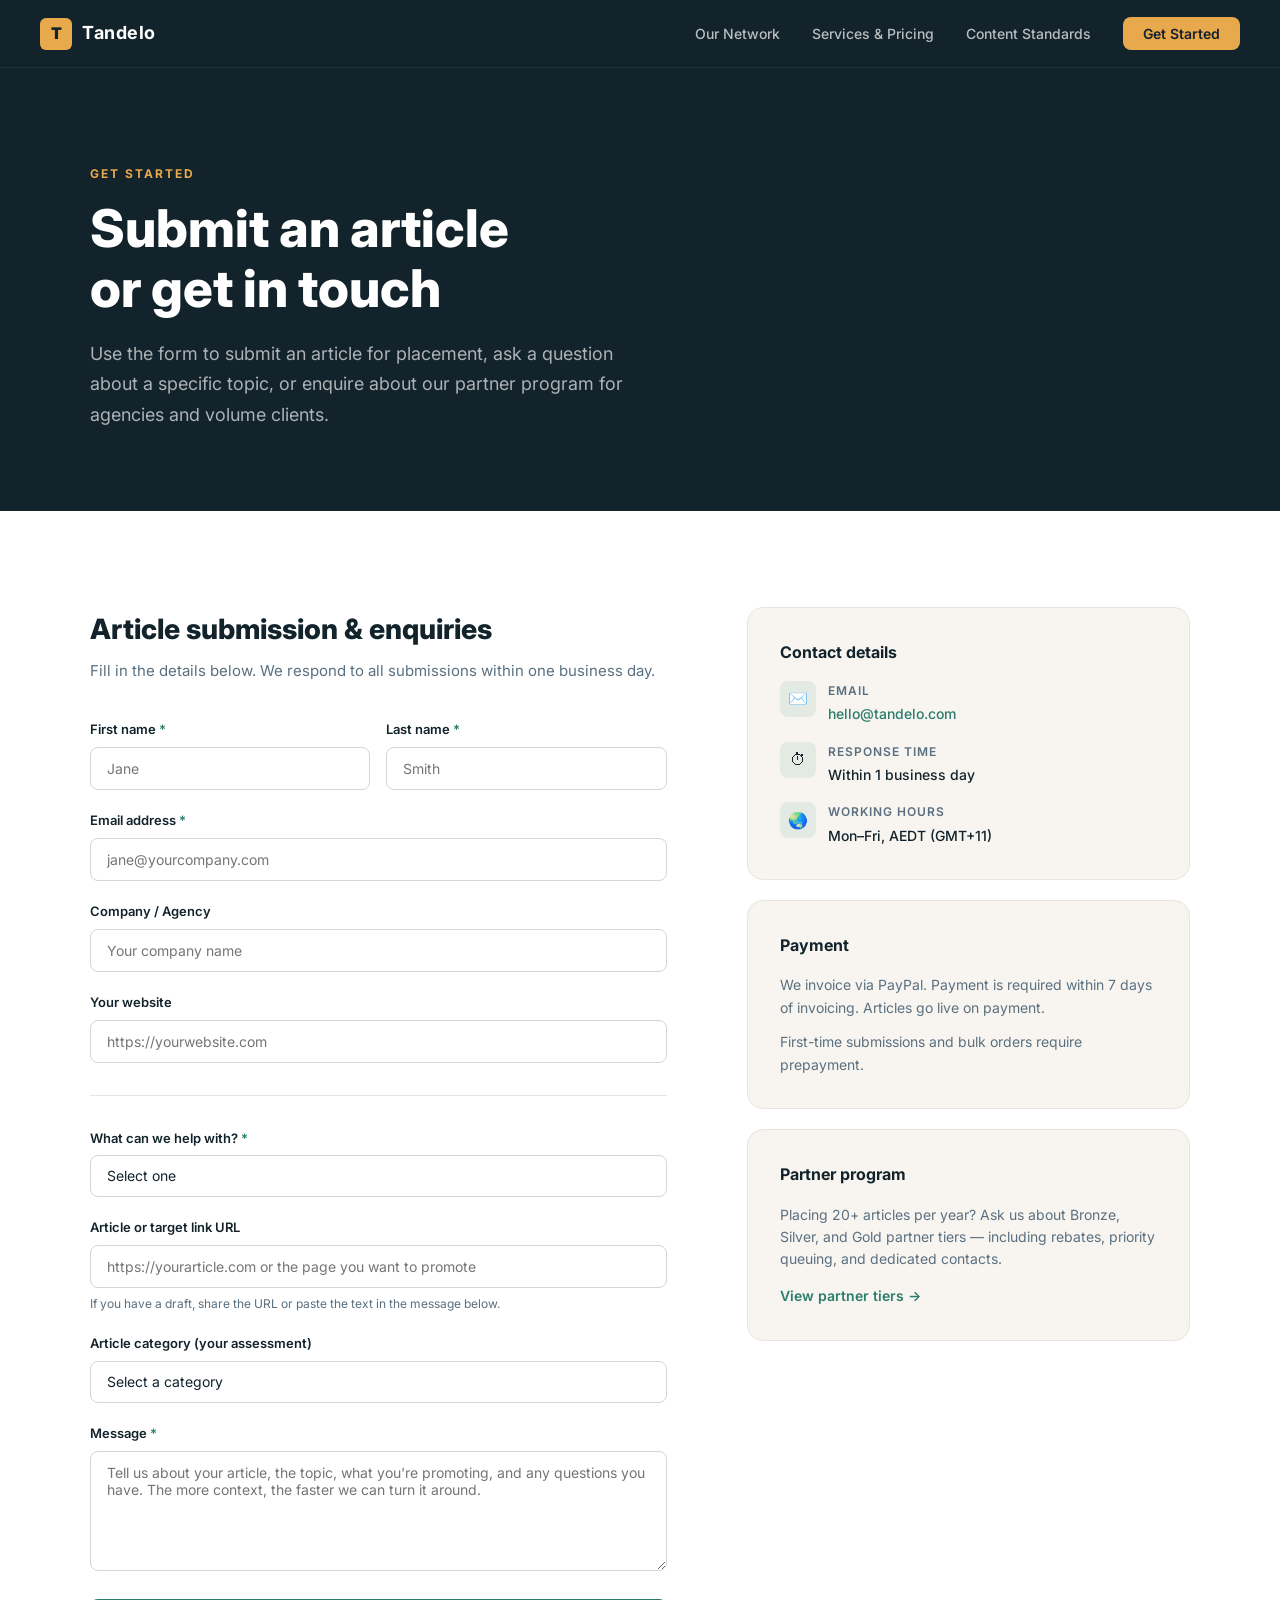
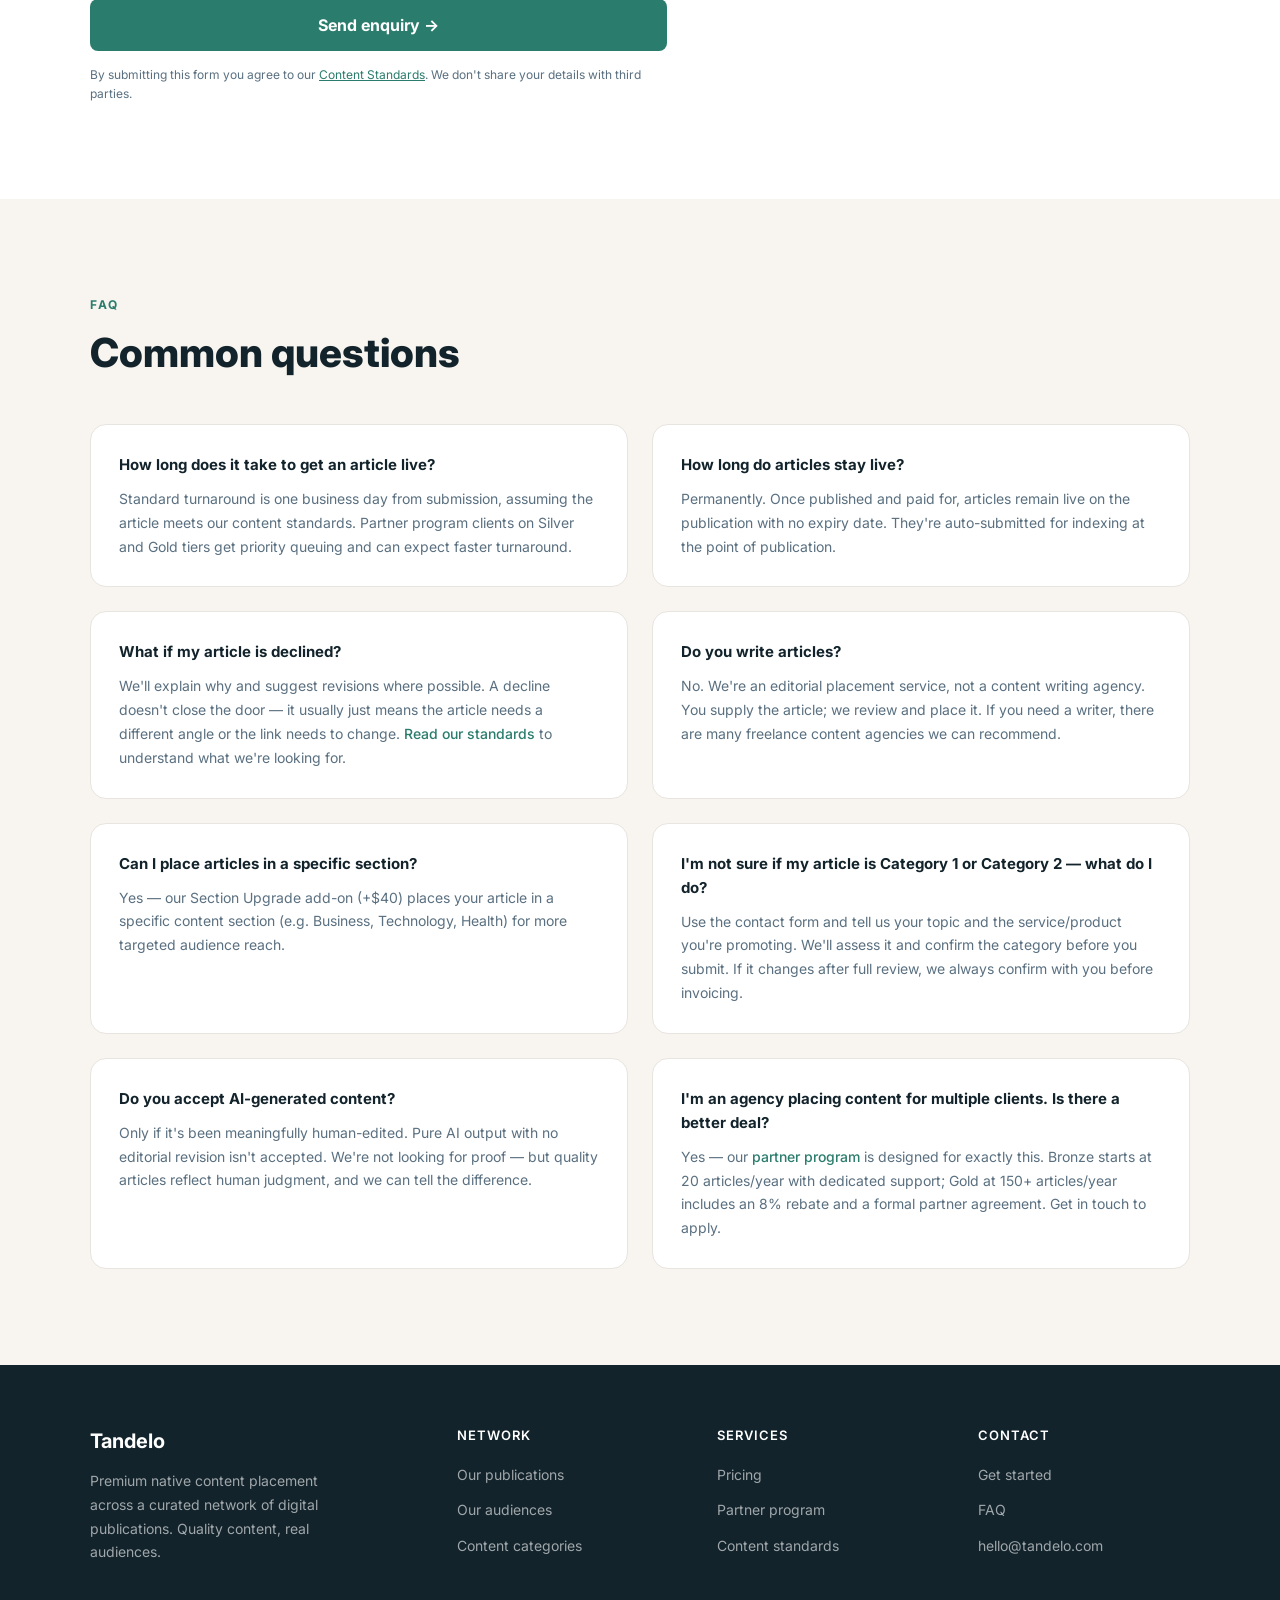
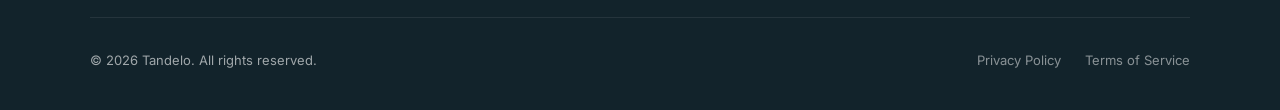
==== contact.html @ 4e2fd068 "Initial Tandelo site build" ====
<!DOCTYPE html>
<html lang="en">
<head>
  <meta charset="UTF-8">
  <meta name="viewport" content="width=device-width, initial-scale=1.0">
  <title>Get Started — Tandelo</title>
  <meta name="description" content="Submit your article or get in touch with the Tandelo team.">
  <link rel="stylesheet" href="_shared.css">
  <style>
    .page-hero {
      background: var(--dark);
      padding: 96px 80px 80px;
    }
    .page-hero-inner { max-width: 1100px; margin: 0 auto; }
    .page-hero .section-label { color: var(--gold); }
    .page-hero .section-title { color: var(--white); font-size: 52px; }
    .page-hero .section-subtitle { color: rgba(255,255,255,0.65); }

    /* CONTACT MAIN */
    .contact-main { background: var(--white); padding: 96px 80px; }
    .contact-inner {
      max-width: 1100px;
      margin: 0 auto;
      display: grid;
      grid-template-columns: 1.3fr 1fr;
      gap: 80px;
      align-items: flex-start;
    }

    /* FORM */
    .form-section {}
    .form-title {
      font-size: 28px;
      font-weight: 800;
      color: var(--dark);
      margin-bottom: 8px;
    }
    .form-subtitle {
      font-size: 15px;
      color: var(--text-muted);
      margin-bottom: 36px;
      line-height: 1.6;
    }
    .form-group { margin-bottom: 20px; }
    .form-row { display: grid; grid-template-columns: 1fr 1fr; gap: 16px; }
    label {
      display: block;
      font-size: 13px;
      font-weight: 600;
      color: var(--dark);
      margin-bottom: 7px;
    }
    label span { color: var(--teal); }
    input, select, textarea {
      width: 100%;
      padding: 12px 16px;
      border: 1.5px solid #d8d4cf;
      border-radius: var(--radius);
      font-family: 'Inter', sans-serif;
      font-size: 14px;
      color: var(--dark);
      background: var(--white);
      transition: border-color 0.2s, box-shadow 0.2s;
      outline: none;
      -webkit-appearance: none;
    }
    input:focus, select:focus, textarea:focus {
      border-color: var(--teal);
      box-shadow: 0 0 0 3px rgba(42,124,108,0.1);
    }
    textarea { resize: vertical; min-height: 120px; }
    select { cursor: pointer; }

    .form-note {
      font-size: 12px;
      color: var(--text-muted);
      margin-top: 6px;
    }

    .form-divider {
      height: 1px;
      background: #e8e4df;
      margin: 32px 0;
    }

    .submit-btn {
      width: 100%;
      padding: 16px;
      background: var(--teal);
      color: var(--white);
      border: none;
      border-radius: var(--radius);
      font-size: 16px;
      font-weight: 700;
      cursor: pointer;
      transition: background 0.2s;
      font-family: 'Inter', sans-serif;
    }
    .submit-btn:hover { background: var(--teal-light); }

    .form-legal {
      font-size: 12px;
      color: var(--text-muted);
      margin-top: 14px;
      line-height: 1.6;
    }

    /* SIDEBAR */
    .contact-sidebar {}
    .contact-info-card {
      background: var(--off-white);
      border: 1px solid #e8e4df;
      border-radius: var(--radius-lg);
      padding: 32px;
      margin-bottom: 20px;
    }
    .contact-info-card h4 {
      font-weight: 700;
      font-size: 16px;
      color: var(--dark);
      margin-bottom: 16px;
    }
    .contact-info-item {
      display: flex;
      gap: 12px;
      align-items: flex-start;
      margin-bottom: 16px;
    }
    .contact-info-item:last-child { margin-bottom: 0; }
    .contact-info-icon {
      width: 36px;
      height: 36px;
      background: rgba(42,124,108,0.1);
      border-radius: var(--radius);
      display: flex;
      align-items: center;
      justify-content: center;
      font-size: 16px;
      flex-shrink: 0;
    }
    .contact-info-label {
      font-size: 12px;
      font-weight: 600;
      text-transform: uppercase;
      letter-spacing: 1px;
      color: var(--text-muted);
      margin-bottom: 3px;
    }
    .contact-info-value {
      font-size: 14px;
      color: var(--dark);
      font-weight: 500;
    }
    .contact-info-value a {
      color: var(--teal);
      text-decoration: none;
    }
    .contact-info-value a:hover { text-decoration: underline; }

    /* FAQ */
    .faq-section { background: var(--off-white); padding: 96px 80px; }
    .faq-inner { max-width: 1100px; margin: 0 auto; }
    .faq-grid {
      display: grid;
      grid-template-columns: repeat(2, 1fr);
      gap: 24px;
      margin-top: 48px;
    }
    .faq-item {
      background: var(--white);
      border: 1px solid #e8e4df;
      border-radius: var(--radius-lg);
      padding: 28px;
    }
    .faq-q {
      font-weight: 700;
      font-size: 15px;
      color: var(--dark);
      margin-bottom: 10px;
    }
    .faq-a {
      font-size: 14px;
      color: var(--text-muted);
      line-height: 1.7;
    }
    .faq-a a { color: var(--teal); text-decoration: none; font-weight: 500; }
    .faq-a a:hover { text-decoration: underline; }

    @media (max-width: 900px) {
      .page-hero { padding: 60px 24px; }
      .contact-inner { grid-template-columns: 1fr; }
      .form-row { grid-template-columns: 1fr; }
      .faq-grid { grid-template-columns: 1fr; }
      .contact-main, .faq-section { padding: 60px 24px; }
    }
  </style>
</head>
<body>

<nav>
  <a href="index.html" class="nav-logo">
    <div class="nav-logo-mark">T</div>
    <span class="nav-logo-text">Tandelo</span>
  </a>
  <ul class="nav-links">
    <li><a href="network.html">Our Network</a></li>
    <li><a href="services.html">Services & Pricing</a></li>
    <li><a href="standards.html">Content Standards</a></li>
    <li><a href="contact.html" class="nav-cta">Get Started</a></li>
  </ul>
</nav>

<section class="page-hero">
  <div class="page-hero-inner">
    <div class="section-label">Get Started</div>
    <h1 class="section-title">Submit an article<br>or get in touch</h1>
    <p class="section-subtitle" style="max-width: 560px;">
      Use the form to submit an article for placement, ask a question about a specific topic, or enquire about our partner program for agencies and volume clients.
    </p>
  </div>
</section>

<!-- CONTACT -->
<section class="contact-main">
  <div class="contact-inner">

    <!-- FORM -->
    <div class="form-section">
      <div class="form-title">Article submission & enquiries</div>
      <p class="form-subtitle">Fill in the details below. We respond to all submissions within one business day.</p>

      <form action="mailto:hello@tandelo.com" method="post" enctype="text/plain">
        <div class="form-row">
          <div class="form-group">
            <label for="fname">First name <span>*</span></label>
            <input type="text" id="fname" name="first_name" required placeholder="Jane">
          </div>
          <div class="form-group">
            <label for="lname">Last name <span>*</span></label>
            <input type="text" id="lname" name="last_name" required placeholder="Smith">
          </div>
        </div>

        <div class="form-group">
          <label for="email">Email address <span>*</span></label>
          <input type="email" id="email" name="email" required placeholder="jane@yourcompany.com">
        </div>

        <div class="form-group">
          <label for="company">Company / Agency</label>
          <input type="text" id="company" name="company" placeholder="Your company name">
        </div>

        <div class="form-group">
          <label for="website">Your website</label>
          <input type="url" id="website" name="website" placeholder="https://yourwebsite.com">
        </div>

        <div class="form-divider"></div>

        <div class="form-group">
          <label for="enquiry">What can we help with? <span>*</span></label>
          <select id="enquiry" name="enquiry_type" required>
            <option value="" disabled selected>Select one</option>
            <option value="article_submission">I want to submit an article for placement</option>
            <option value="category_check">I want to check if my article/topic is eligible</option>
            <option value="partner_program">I'm interested in the partner program</option>
            <option value="pricing">I have a pricing question</option>
            <option value="other">Something else</option>
          </select>
        </div>

        <div class="form-group">
          <label for="article_url">Article or target link URL</label>
          <input type="url" id="article_url" name="article_url" placeholder="https://yourarticle.com or the page you want to promote">
          <div class="form-note">If you have a draft, share the URL or paste the text in the message below.</div>
        </div>

        <div class="form-group">
          <label for="category">Article category (your assessment)</label>
          <select id="category" name="category">
            <option value="" disabled selected>Select a category</option>
            <option value="standard">Standard ($75) — general topic</option>
            <option value="restricted">Restricted ($175) — sensitive category</option>
            <option value="unsure">Not sure — please advise</option>
          </select>
        </div>

        <div class="form-group">
          <label for="message">Message <span>*</span></label>
          <textarea id="message" name="message" required placeholder="Tell us about your article, the topic, what you're promoting, and any questions you have. The more context, the faster we can turn it around."></textarea>
        </div>

        <button type="submit" class="submit-btn">Send enquiry →</button>
        <p class="form-legal">By submitting this form you agree to our <a href="#" style="color: var(--teal);">Content Standards</a>. We don't share your details with third parties.</p>
      </form>
    </div>

    <!-- SIDEBAR -->
    <div class="contact-sidebar">
      <div class="contact-info-card">
        <h4>Contact details</h4>
        <div class="contact-info-item">
          <div class="contact-info-icon">✉️</div>
          <div>
            <div class="contact-info-label">Email</div>
            <div class="contact-info-value"><a href="mailto:hello@tandelo.com">hello@tandelo.com</a></div>
          </div>
        </div>
        <div class="contact-info-item">
          <div class="contact-info-icon">⏱</div>
          <div>
            <div class="contact-info-label">Response time</div>
            <div class="contact-info-value">Within 1 business day</div>
          </div>
        </div>
        <div class="contact-info-item">
          <div class="contact-info-icon">🌏</div>
          <div>
            <div class="contact-info-label">Working hours</div>
            <div class="contact-info-value">Mon–Fri, AEDT (GMT+11)</div>
          </div>
        </div>
      </div>

      <div class="contact-info-card">
        <h4>Payment</h4>
        <p style="font-size: 14px; color: var(--text-muted); line-height: 1.6; margin-bottom: 12px;">We invoice via PayPal. Payment is required within 7 days of invoicing. Articles go live on payment.</p>
        <p style="font-size: 14px; color: var(--text-muted); line-height: 1.6;">First-time submissions and bulk orders require prepayment.</p>
      </div>

      <div class="contact-info-card">
        <h4>Partner program</h4>
        <p style="font-size: 14px; color: var(--text-muted); line-height: 1.6; margin-bottom: 12px;">Placing 20+ articles per year? Ask us about Bronze, Silver, and Gold partner tiers — including rebates, priority queuing, and dedicated contacts.</p>
        <a href="services.html#partners" style="color: var(--teal); font-size: 14px; font-weight: 600; text-decoration: none;">View partner tiers →</a>
      </div>
    </div>

  </div>
</section>

<!-- FAQ -->
<section class="faq-section" id="faq">
  <div class="faq-inner">
    <div class="section-label">FAQ</div>
    <h2 class="section-title">Common questions</h2>
    <div class="faq-grid">
      <div class="faq-item">
        <div class="faq-q">How long does it take to get an article live?</div>
        <p class="faq-a">Standard turnaround is one business day from submission, assuming the article meets our content standards. Partner program clients on Silver and Gold tiers get priority queuing and can expect faster turnaround.</p>
      </div>
      <div class="faq-item">
        <div class="faq-q">How long do articles stay live?</div>
        <p class="faq-a">Permanently. Once published and paid for, articles remain live on the publication with no expiry date. They're auto-submitted for indexing at the point of publication.</p>
      </div>
      <div class="faq-item">
        <div class="faq-q">What if my article is declined?</div>
        <p class="faq-a">We'll explain why and suggest revisions where possible. A decline doesn't close the door — it usually just means the article needs a different angle or the link needs to change. <a href="standards.html">Read our standards</a> to understand what we're looking for.</p>
      </div>
      <div class="faq-item">
        <div class="faq-q">Do you write articles?</div>
        <p class="faq-a">No. We're an editorial placement service, not a content writing agency. You supply the article; we review and place it. If you need a writer, there are many freelance content agencies we can recommend.</p>
      </div>
      <div class="faq-item">
        <div class="faq-q">Can I place articles in a specific section?</div>
        <p class="faq-a">Yes — our Section Upgrade add-on (+$40) places your article in a specific content section (e.g. Business, Technology, Health) for more targeted audience reach.</p>
      </div>
      <div class="faq-item">
        <div class="faq-q">I'm not sure if my article is Category 1 or Category 2 — what do I do?</div>
        <p class="faq-a">Use the contact form and tell us your topic and the service/product you're promoting. We'll assess it and confirm the category before you submit. If it changes after full review, we always confirm with you before invoicing.</p>
      </div>
      <div class="faq-item">
        <div class="faq-q">Do you accept AI-generated content?</div>
        <p class="faq-a">Only if it's been meaningfully human-edited. Pure AI output with no editorial revision isn't accepted. We're not looking for proof — but quality articles reflect human judgment, and we can tell the difference.</p>
      </div>
      <div class="faq-item">
        <div class="faq-q">I'm an agency placing content for multiple clients. Is there a better deal?</div>
        <p class="faq-a">Yes — our <a href="services.html#partners">partner program</a> is designed for exactly this. Bronze starts at 20 articles/year with dedicated support; Gold at 150+ articles/year includes an 8% rebate and a formal partner agreement. Get in touch to apply.</p>
      </div>
    </div>
  </div>
</section>

<footer>
  <div class="footer-inner">
    <div>
      <div class="footer-brand-name">Tandelo</div>
      <p class="footer-brand-desc">Premium native content placement across a curated network of digital publications. Quality content, real audiences.</p>
    </div>
    <div class="footer-col">
      <h4>Network</h4>
      <ul>
        <li><a href="network.html">Our publications</a></li>
        <li><a href="network.html#audiences">Our audiences</a></li>
        <li><a href="network.html#categories">Content categories</a></li>
      </ul>
    </div>
    <div class="footer-col">
      <h4>Services</h4>
      <ul>
        <li><a href="services.html">Pricing</a></li>
        <li><a href="services.html#partners">Partner program</a></li>
        <li><a href="standards.html">Content standards</a></li>
      </ul>
    </div>
    <div class="footer-col">
      <h4>Contact</h4>
      <ul>
        <li><a href="contact.html">Get started</a></li>
        <li><a href="contact.html#faq">FAQ</a></li>
        <li><a href="mailto:hello@tandelo.com">hello@tandelo.com</a></li>
      </ul>
    </div>
  </div>
  <div class="footer-bottom">
    <span>© 2026 Tandelo. All rights reserved.</span>
    <div style="display: flex; gap: 24px;">
      <a href="#">Privacy Policy</a>
      <a href="#">Terms of Service</a>
    </div>
  </div>
</footer>

</body>
</html>
---- _shared.css ----
@import url('https://fonts.googleapis.com/css2?family=Inter:wght@300;400;500;600;700;800;900&family=Playfair+Display:wght@700;800&display=swap');

*, *::before, *::after { box-sizing: border-box; margin: 0; padding: 0; }

:root {
  --dark: #12232b;
  --dark-mid: #1e3a47;
  --teal: #2a7c6c;
  --teal-light: #3a9d89;
  --gold: #e8a84c;
  --gold-light: #f5c87a;
  --off-white: #f8f5f0;
  --white: #ffffff;
  --grey-light: #f0ede8;
  --grey-mid: #c8c0b4;
  --text: #12232b;
  --text-muted: #5a7080;
  --radius: 8px;
  --radius-lg: 16px;
}

html { scroll-behavior: smooth; }

body {
  font-family: 'Inter', sans-serif;
  color: var(--text);
  background: var(--white);
  font-size: 16px;
  line-height: 1.6;
  -webkit-font-smoothing: antialiased;
}

/* NAV */
nav {
  position: sticky;
  top: 0;
  z-index: 100;
  background: var(--dark);
  padding: 0 40px;
  display: flex;
  align-items: center;
  justify-content: space-between;
  height: 68px;
  border-bottom: 1px solid rgba(255,255,255,0.06);
}

.nav-logo {
  text-decoration: none;
  display: flex;
  align-items: center;
  gap: 10px;
}

.nav-logo-mark {
  width: 32px;
  height: 32px;
  background: var(--gold);
  border-radius: 6px;
  display: flex;
  align-items: center;
  justify-content: center;
  font-weight: 900;
  font-size: 16px;
  color: var(--dark);
  letter-spacing: -0.5px;
}

.nav-logo-text {
  font-weight: 700;
  font-size: 18px;
  color: var(--white);
  letter-spacing: 0.5px;
}

.nav-links {
  display: flex;
  align-items: center;
  gap: 32px;
  list-style: none;
}

.nav-links a {
  text-decoration: none;
  color: rgba(255,255,255,0.7);
  font-size: 14px;
  font-weight: 500;
  transition: color 0.2s;
}

.nav-links a:hover { color: var(--white); }

.nav-cta {
  background: var(--gold) !important;
  color: var(--dark) !important;
  padding: 8px 20px;
  border-radius: var(--radius);
  font-weight: 600 !important;
  transition: background 0.2s !important;
}

.nav-cta:hover { background: var(--gold-light) !important; }

/* FOOTER */
footer {
  background: var(--dark);
  color: rgba(255,255,255,0.6);
  padding: 60px 80px 40px;
}

.footer-inner {
  max-width: 1100px;
  margin: 0 auto;
  display: grid;
  grid-template-columns: 1.5fr 1fr 1fr 1fr;
  gap: 48px;
  padding-bottom: 48px;
  border-bottom: 1px solid rgba(255,255,255,0.08);
}

.footer-brand-name {
  font-weight: 700;
  font-size: 20px;
  color: var(--white);
  margin-bottom: 12px;
}

.footer-brand-desc {
  font-size: 14px;
  line-height: 1.7;
  max-width: 260px;
}

.footer-col h4 {
  color: var(--white);
  font-size: 13px;
  font-weight: 600;
  text-transform: uppercase;
  letter-spacing: 1px;
  margin-bottom: 16px;
}

.footer-col ul { list-style: none; }
.footer-col ul li { margin-bottom: 10px; }
.footer-col ul a {
  text-decoration: none;
  color: rgba(255,255,255,0.6);
  font-size: 14px;
  transition: color 0.2s;
}
.footer-col ul a:hover { color: var(--gold); }

.footer-bottom {
  max-width: 1100px;
  margin: 32px auto 0;
  display: flex;
  justify-content: space-between;
  align-items: center;
  font-size: 13px;
}

.footer-bottom a { color: rgba(255,255,255,0.5); text-decoration: none; }
.footer-bottom a:hover { color: var(--gold); }

/* BUTTONS */
.btn {
  display: inline-block;
  padding: 14px 28px;
  border-radius: var(--radius);
  font-weight: 600;
  font-size: 15px;
  text-decoration: none;
  transition: all 0.2s;
  cursor: pointer;
  border: none;
}

.btn-primary {
  background: var(--gold);
  color: var(--dark);
}
.btn-primary:hover { background: var(--gold-light); transform: translateY(-1px); }

.btn-outline {
  background: transparent;
  color: var(--white);
  border: 2px solid rgba(255,255,255,0.3);
}
.btn-outline:hover { border-color: var(--white); background: rgba(255,255,255,0.05); }

.btn-dark {
  background: var(--dark);
  color: var(--white);
}
.btn-dark:hover { background: var(--dark-mid); }

/* SECTIONS */
.section { padding: 96px 80px; }
.section-inner { max-width: 1100px; margin: 0 auto; }

.section-label {
  font-size: 12px;
  font-weight: 700;
  text-transform: uppercase;
  letter-spacing: 2px;
  color: var(--teal);
  margin-bottom: 16px;
}

.section-title {
  font-size: 40px;
  font-weight: 800;
  line-height: 1.15;
  color: var(--dark);
  margin-bottom: 20px;
}

.section-subtitle {
  font-size: 18px;
  color: var(--text-muted);
  line-height: 1.7;
  max-width: 640px;
}

/* TAGS */
.tag {
  display: inline-block;
  padding: 4px 12px;
  border-radius: 99px;
  font-size: 12px;
  font-weight: 600;
  background: rgba(42,124,108,0.12);
  color: var(--teal);
}

/* CARDS */
.card {
  background: var(--white);
  border: 1px solid #e8e4df;
  border-radius: var(--radius-lg);
  padding: 32px;
}

/* RESPONSIVE */
@media (max-width: 768px) {
  nav { padding: 0 20px; }
  .nav-links { display: none; }
  .section { padding: 60px 24px; }
  footer { padding: 48px 24px 32px; }
  .footer-inner { grid-template-columns: 1fr; gap: 32px; }
  .footer-bottom { flex-direction: column; gap: 12px; }
}
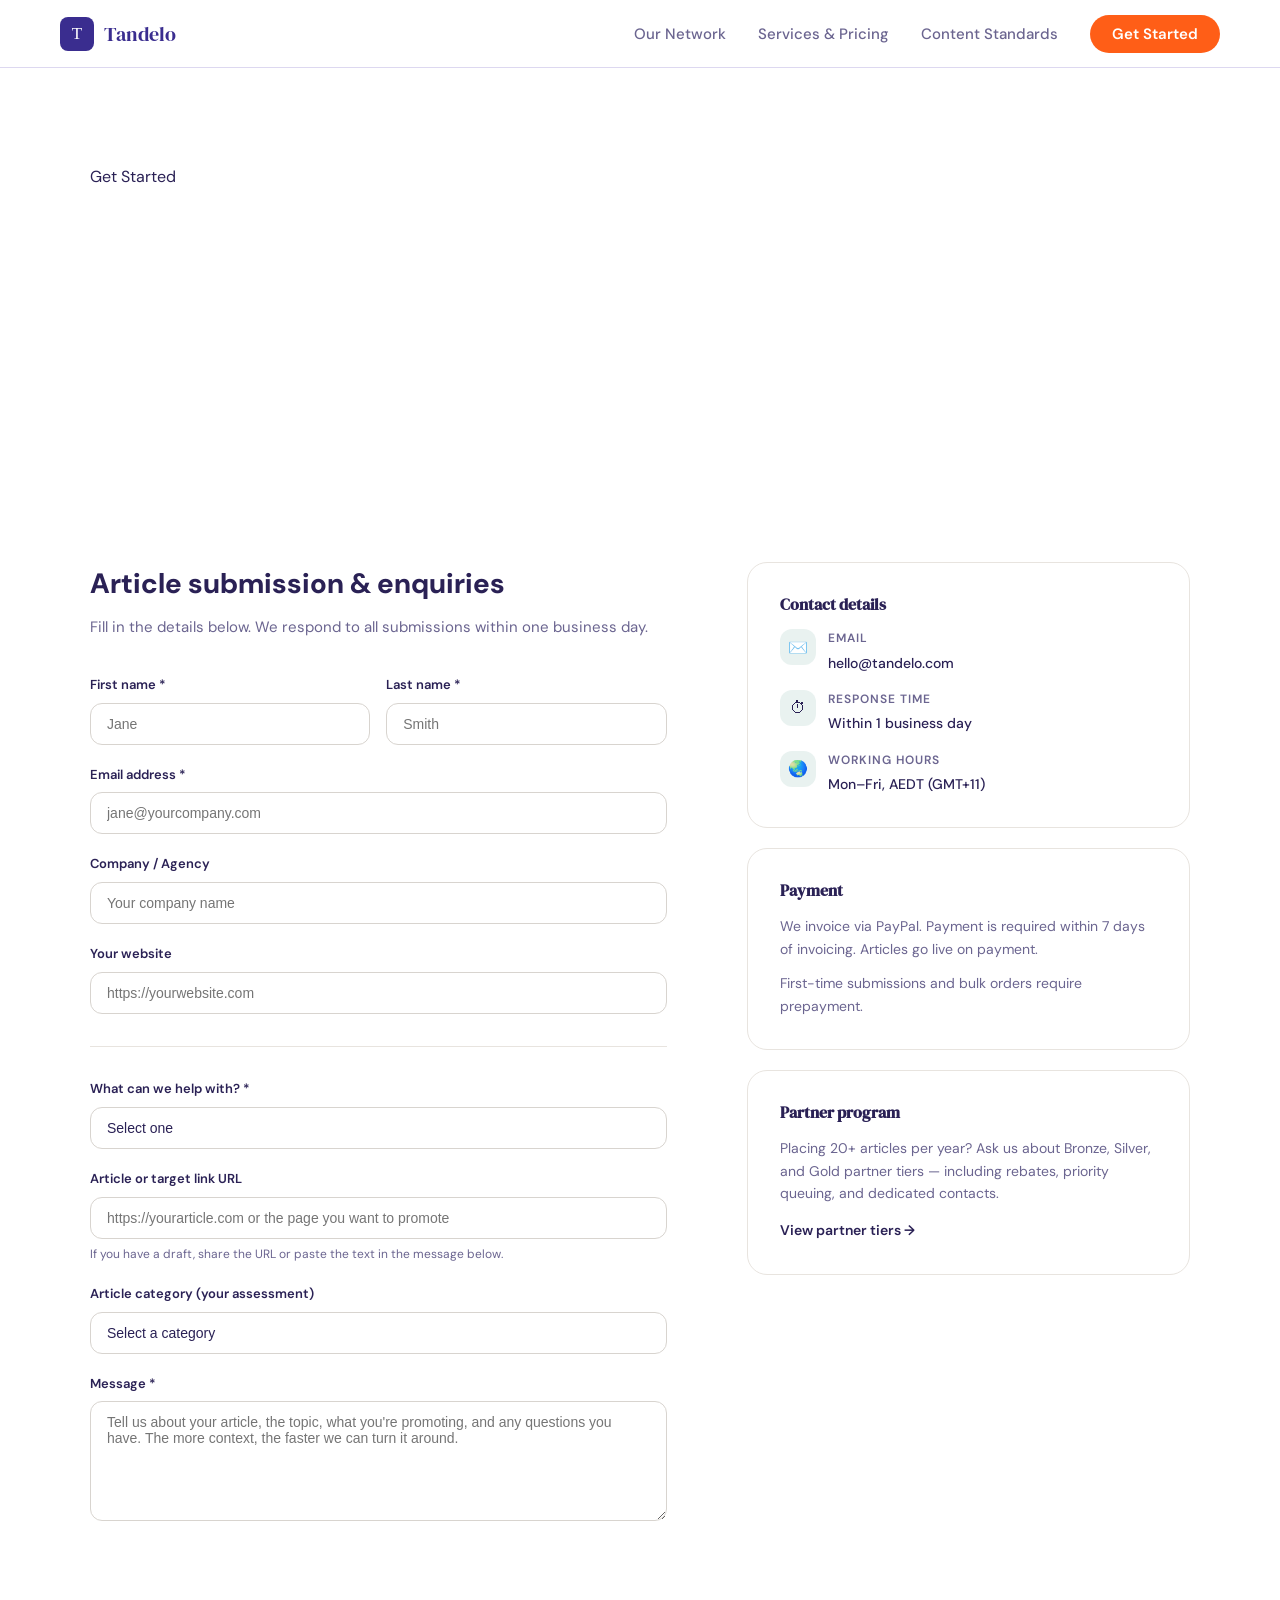
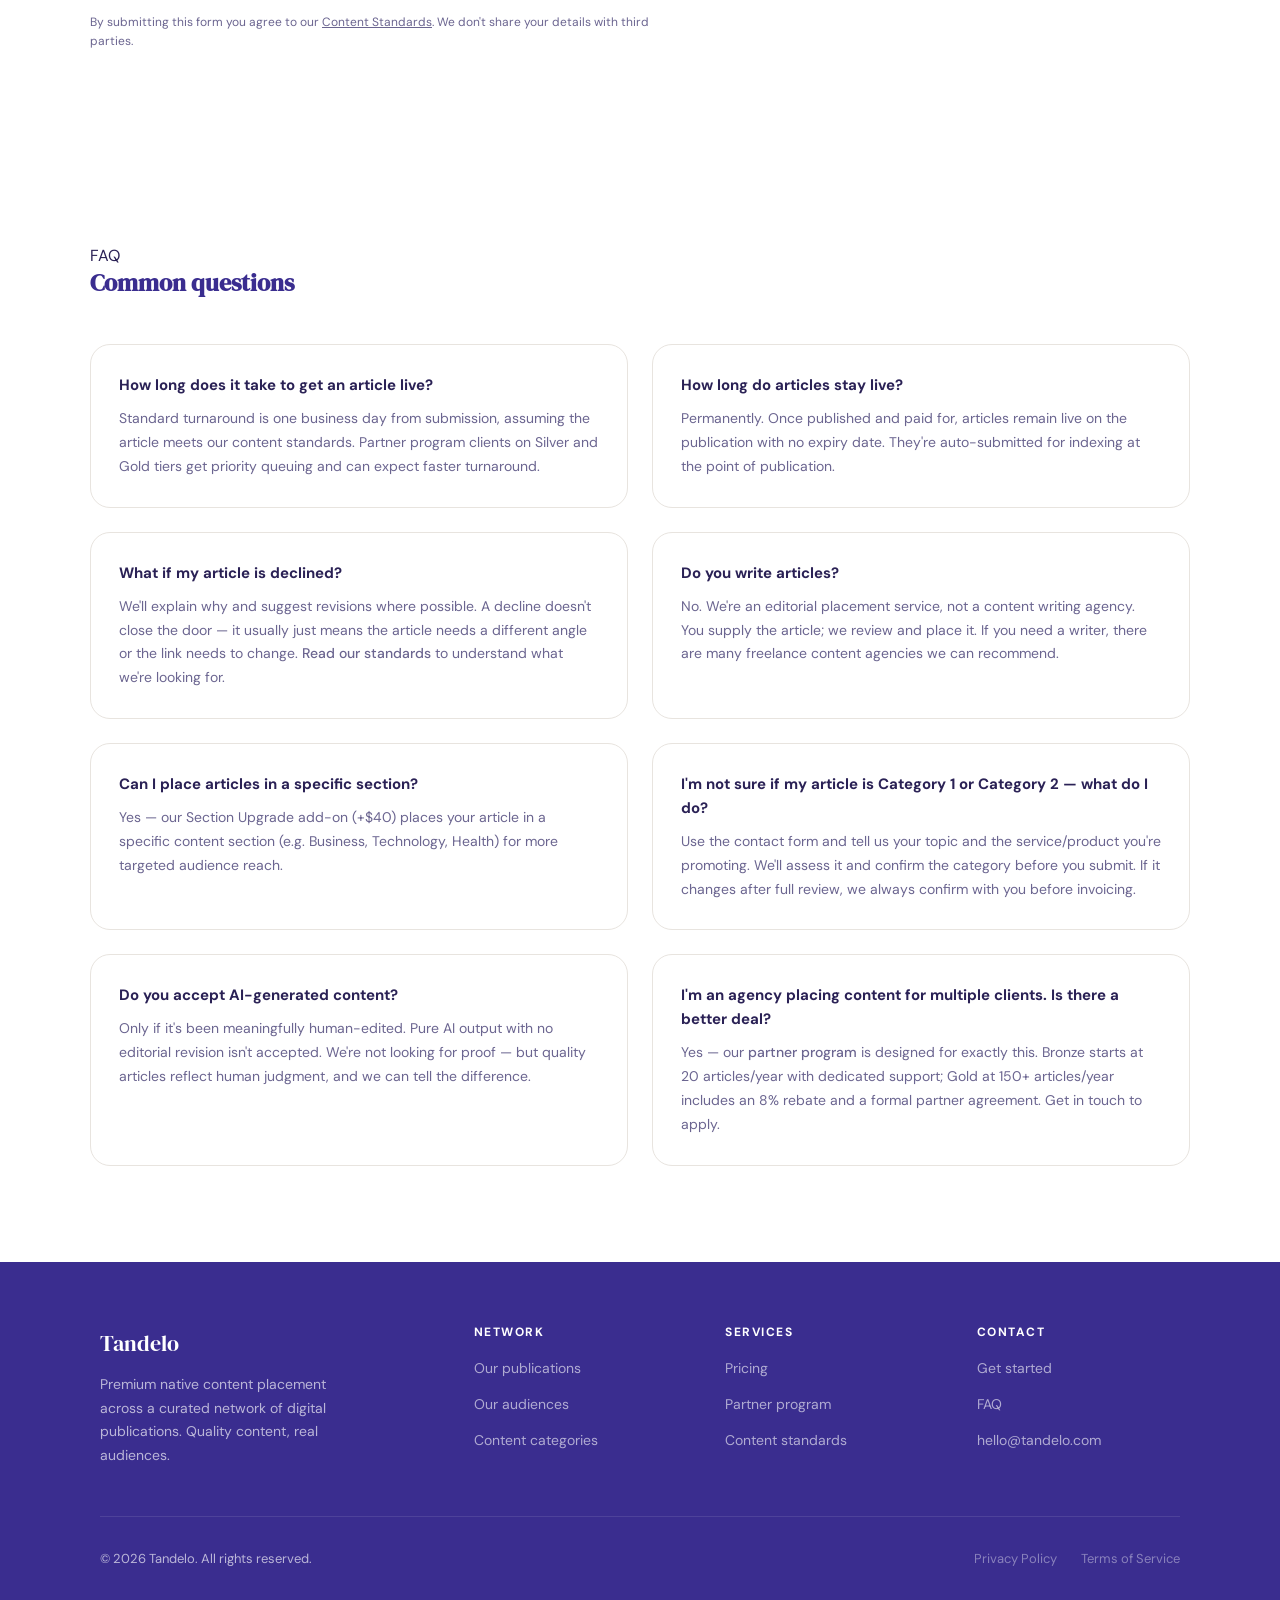
==== commit 20c2345e: "Redesign: purple/lavender brand, serif headings, illustrations, FAQ accordion" ====
--- a/contact.html
+++ b/contact.html
@@ -5,7 +5,7 @@
   <meta name="viewport" content="width=device-width, initial-scale=1.0">
   <title>Get Started — Tandelo</title>
   <meta name="description" content="Submit your article or get in touch with the Tandelo team.">
-  <link rel="stylesheet" href="_shared.css">
+  <link rel="stylesheet" href="shared.css">
   <style>
     .page-hero {
       background: var(--dark);
@@ -199,7 +199,7 @@
 
 <nav>
   <a href="index.html" class="nav-logo">
-    <div class="nav-logo-mark">T</div>
+    <div class="nav-logo-mark" style="background:var(--purple-deep,#3a2d8f);font-family:serif">T</div>
     <span class="nav-logo-text">Tandelo</span>
   </a>
   <ul class="nav-links">
--- a/shared.css
+++ b/shared.css
@@ -0,0 +1,151 @@
+@import url('https://fonts.googleapis.com/css2?family=DM+Serif+Display:ital@0;1&family=DM+Sans:wght@300;400;500;600;700&display=swap');
+
+*, *::before, *::after { box-sizing: border-box; margin: 0; padding: 0; }
+
+:root {
+  --purple-deep:   #3a2d8f;
+  --purple-mid:    #5b4ec2;
+  --purple-light:  #7b6fd4;
+  --purple-pale:   #ede9f8;
+  --purple-paler:  #f5f2fc;
+  --orange:        #ff5e17;
+  --orange-light:  #ff7d42;
+  --white:         #ffffff;
+  --text:          #2a2155;
+  --text-muted:    #6b6590;
+  --border:        #ddd8f0;
+  --radius:        12px;
+  --radius-lg:     20px;
+  --radius-pill:   999px;
+}
+
+html { scroll-behavior: smooth; }
+
+body {
+  font-family: 'DM Sans', sans-serif;
+  color: var(--text);
+  background: var(--white);
+  font-size: 16px;
+  line-height: 1.6;
+  -webkit-font-smoothing: antialiased;
+}
+
+h1, h2, h3, h4 {
+  font-family: 'DM Serif Display', serif;
+  line-height: 1.15;
+  color: var(--purple-deep);
+}
+
+/* ── NAV ── */
+nav {
+  position: sticky; top: 0; z-index: 100;
+  background: rgba(255,255,255,0.95);
+  backdrop-filter: blur(12px);
+  border-bottom: 1px solid var(--border);
+  padding: 0 60px;
+  display: flex; align-items: center; justify-content: space-between;
+  height: 68px;
+}
+
+.nav-logo {
+  text-decoration: none;
+  display: flex; align-items: center; gap: 10px;
+}
+.nav-logo-mark {
+  width: 34px; height: 34px;
+  background: var(--purple-deep);
+  border-radius: 8px;
+  display: flex; align-items: center; justify-content: center;
+  font-family: 'DM Serif Display', serif;
+  font-size: 17px; color: var(--white);
+}
+.nav-logo-text {
+  font-family: 'DM Serif Display', serif;
+  font-size: 20px; color: var(--purple-deep);
+}
+
+.nav-links { display: flex; align-items: center; gap: 32px; list-style: none; }
+.nav-links a {
+  text-decoration: none; color: var(--text-muted);
+  font-size: 15px; font-weight: 500; transition: color 0.2s;
+}
+.nav-links a:hover { color: var(--purple-deep); }
+.nav-cta {
+  background: var(--orange) !important; color: var(--white) !important;
+  padding: 9px 22px; border-radius: var(--radius-pill);
+  font-weight: 600 !important; transition: background 0.2s !important;
+}
+.nav-cta:hover { background: var(--orange-light) !important; }
+
+/* ── BUTTONS ── */
+.btn {
+  display: inline-block; padding: 13px 28px;
+  border-radius: var(--radius-pill);
+  font-weight: 600; font-size: 15px;
+  text-decoration: none; transition: all 0.2s;
+  cursor: pointer; border: none; font-family: 'DM Sans', sans-serif;
+}
+.btn-orange { background: var(--orange); color: var(--white); }
+.btn-orange:hover { background: var(--orange-light); transform: translateY(-1px); }
+.btn-outline-purple {
+  background: transparent; color: var(--purple-deep);
+  border: 2px solid var(--purple-deep);
+}
+.btn-outline-purple:hover { background: var(--purple-pale); }
+.btn-white { background: var(--white); color: var(--purple-deep); }
+.btn-white:hover { background: var(--purple-paler); }
+
+/* ── SECTIONS ── */
+.section { padding: 96px 60px; }
+.section-inner { max-width: 1080px; margin: 0 auto; }
+
+.eyebrow {
+  font-size: 14px; font-weight: 600;
+  color: var(--purple-mid); margin-bottom: 16px;
+  font-family: 'DM Sans', sans-serif;
+}
+
+/* ── FOOTER ── */
+footer {
+  background: var(--purple-deep);
+  color: rgba(255,255,255,0.65);
+  padding: 64px 60px 40px;
+}
+.footer-inner {
+  max-width: 1080px; margin: 0 auto;
+  display: grid; grid-template-columns: 1.6fr 1fr 1fr 1fr;
+  gap: 48px; padding-bottom: 48px;
+  border-bottom: 1px solid rgba(255,255,255,0.1);
+}
+.footer-brand-name {
+  font-family: 'DM Serif Display', serif;
+  font-size: 22px; color: var(--white); margin-bottom: 12px;
+}
+.footer-brand-desc { font-size: 14px; line-height: 1.7; max-width: 240px; }
+.footer-col h4 {
+  color: var(--white); font-size: 12px; font-weight: 700;
+  text-transform: uppercase; letter-spacing: 1.5px; margin-bottom: 16px;
+  font-family: 'DM Sans', sans-serif;
+}
+.footer-col ul { list-style: none; }
+.footer-col ul li { margin-bottom: 10px; }
+.footer-col ul a {
+  text-decoration: none; color: rgba(255,255,255,0.6);
+  font-size: 14px; transition: color 0.2s;
+}
+.footer-col ul a:hover { color: var(--orange); }
+.footer-bottom {
+  max-width: 1080px; margin: 32px auto 0;
+  display: flex; justify-content: space-between; align-items: center; font-size: 13px;
+}
+.footer-bottom a { color: rgba(255,255,255,0.4); text-decoration: none; }
+.footer-bottom a:hover { color: var(--orange); }
+
+@media (max-width: 860px) {
+  nav { padding: 0 20px; }
+  .nav-links { display: none; }
+  .section { padding: 60px 24px; }
+  footer { padding: 48px 24px 32px; }
+  .footer-inner { grid-template-columns: 1fr; gap: 28px; }
+  .footer-bottom { flex-direction: column; gap: 12px; text-align: center; }
+}
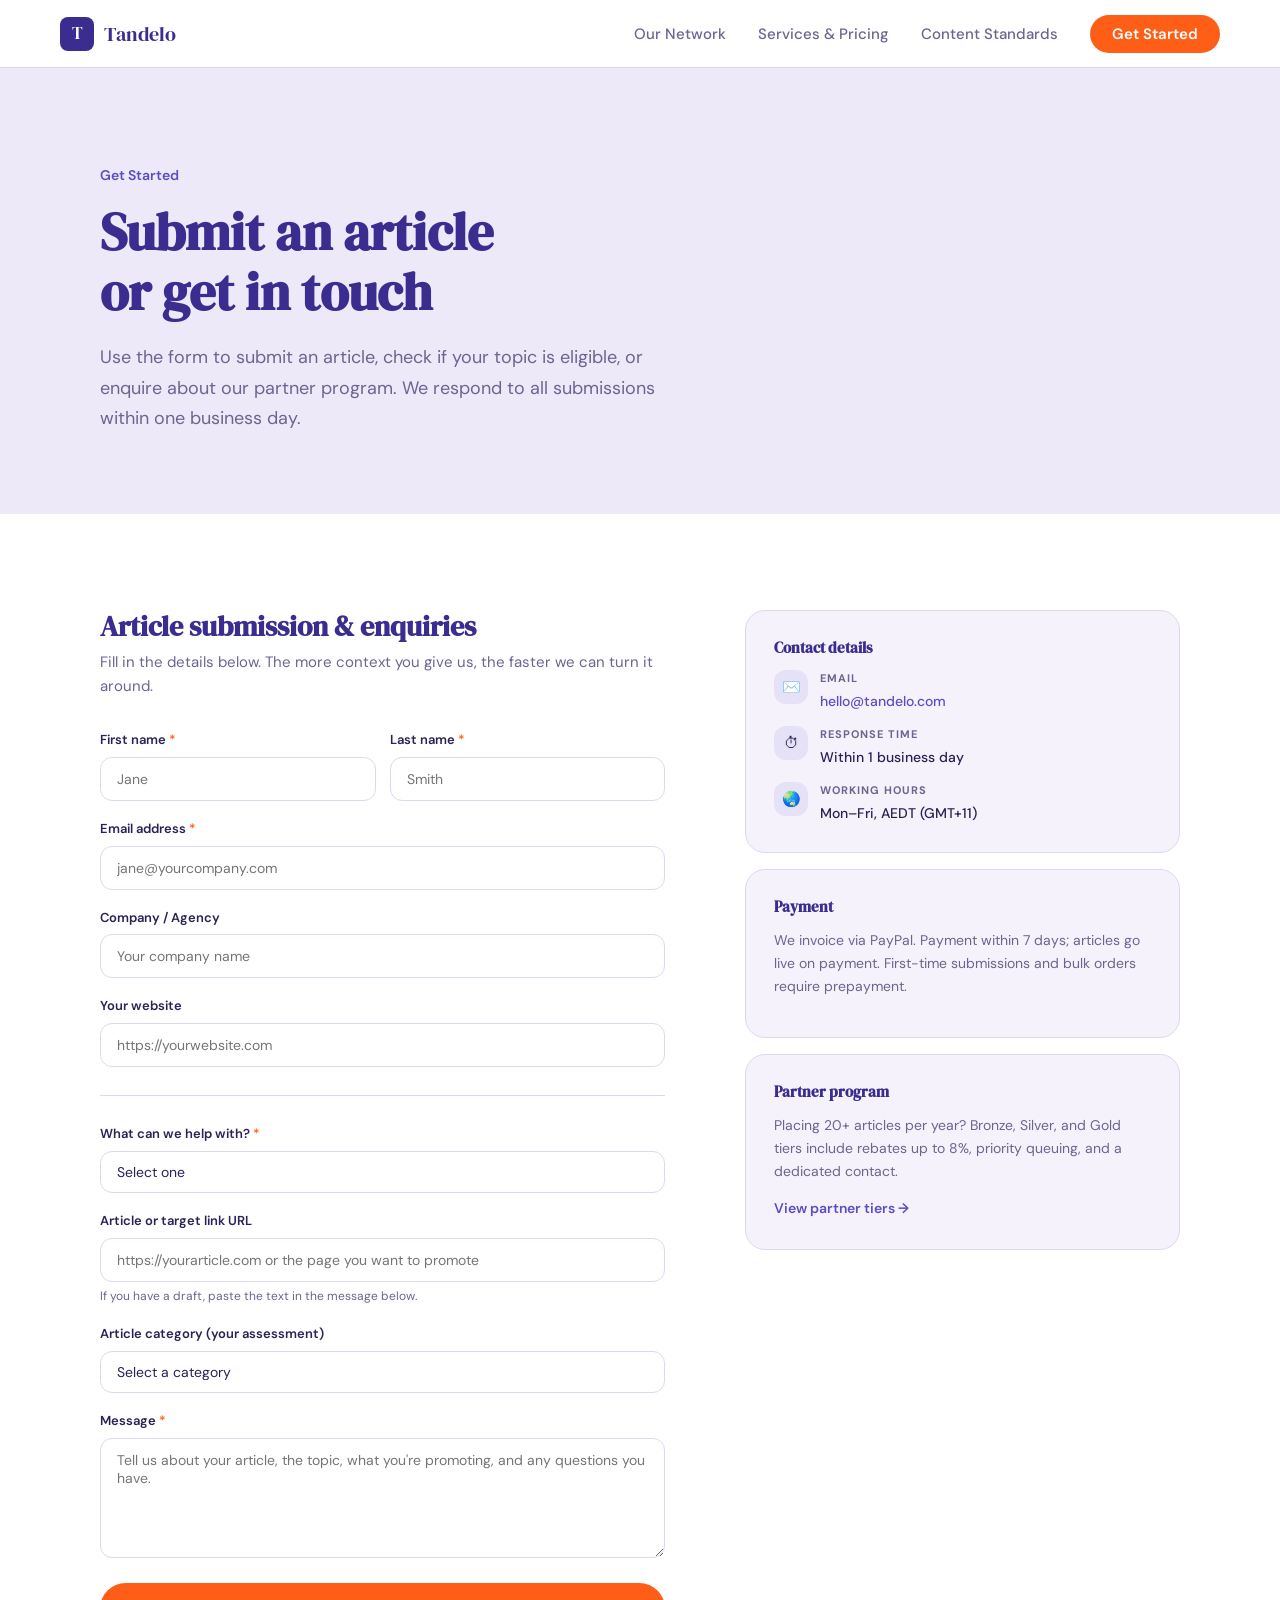
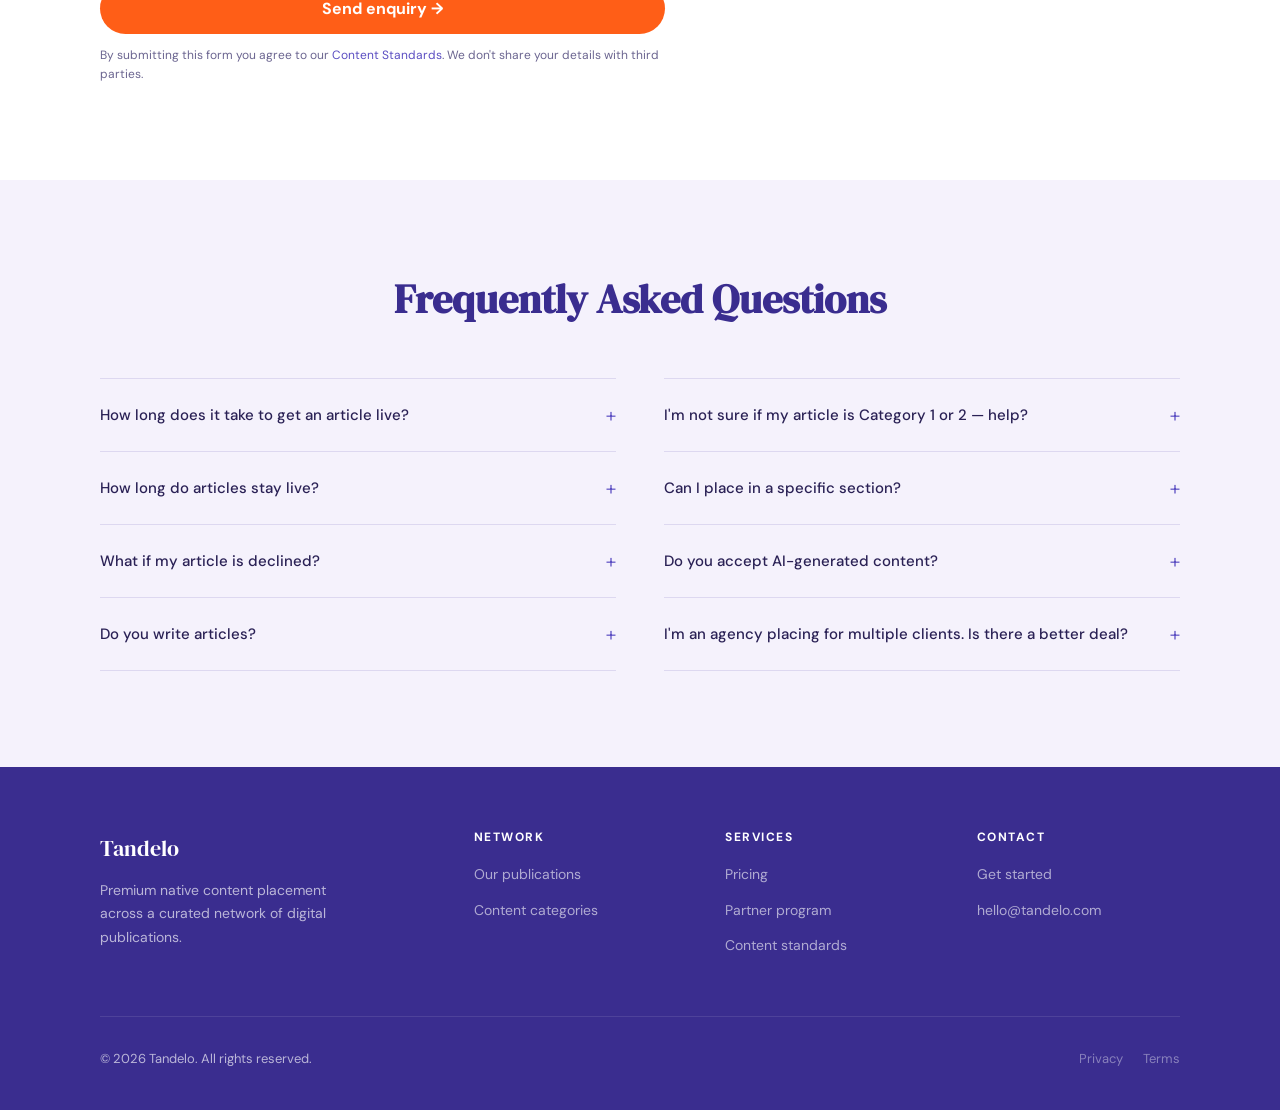
==== commit 32c22b87: "Full content rebuild: all pages with new design + complete v1 content" ====
--- a/contact.html
+++ b/contact.html
@@ -4,202 +4,88 @@
   <meta charset="UTF-8">
   <meta name="viewport" content="width=device-width, initial-scale=1.0">
   <title>Get Started — Tandelo</title>
-  <meta name="description" content="Submit your article or get in touch with the Tandelo team.">
   <link rel="stylesheet" href="shared.css">
   <style>
-    .page-hero {
-      background: var(--dark);
-      padding: 96px 80px 80px;
-    }
-    .page-hero-inner { max-width: 1100px; margin: 0 auto; }
-    .page-hero .section-label { color: var(--gold); }
-    .page-hero .section-title { color: var(--white); font-size: 52px; }
-    .page-hero .section-subtitle { color: rgba(255,255,255,0.65); }
-
-    /* CONTACT MAIN */
-    .contact-main { background: var(--white); padding: 96px 80px; }
-    .contact-inner {
-      max-width: 1100px;
-      margin: 0 auto;
-      display: grid;
-      grid-template-columns: 1.3fr 1fr;
-      gap: 80px;
-      align-items: flex-start;
-    }
-
-    /* FORM */
-    .form-section {}
-    .form-title {
-      font-size: 28px;
-      font-weight: 800;
-      color: var(--dark);
-      margin-bottom: 8px;
-    }
-    .form-subtitle {
-      font-size: 15px;
-      color: var(--text-muted);
-      margin-bottom: 36px;
-      line-height: 1.6;
-    }
-    .form-group { margin-bottom: 20px; }
-    .form-row { display: grid; grid-template-columns: 1fr 1fr; gap: 16px; }
-    label {
-      display: block;
-      font-size: 13px;
-      font-weight: 600;
-      color: var(--dark);
-      margin-bottom: 7px;
-    }
-    label span { color: var(--teal); }
-    input, select, textarea {
-      width: 100%;
-      padding: 12px 16px;
-      border: 1.5px solid #d8d4cf;
-      border-radius: var(--radius);
-      font-family: 'Inter', sans-serif;
-      font-size: 14px;
-      color: var(--dark);
-      background: var(--white);
-      transition: border-color 0.2s, box-shadow 0.2s;
-      outline: none;
-      -webkit-appearance: none;
-    }
-    input:focus, select:focus, textarea:focus {
-      border-color: var(--teal);
-      box-shadow: 0 0 0 3px rgba(42,124,108,0.1);
-    }
-    textarea { resize: vertical; min-height: 120px; }
-    select { cursor: pointer; }
-
-    .form-note {
-      font-size: 12px;
-      color: var(--text-muted);
-      margin-top: 6px;
-    }
-
-    .form-divider {
-      height: 1px;
-      background: #e8e4df;
-      margin: 32px 0;
-    }
-
-    .submit-btn {
-      width: 100%;
-      padding: 16px;
-      background: var(--teal);
-      color: var(--white);
-      border: none;
-      border-radius: var(--radius);
-      font-size: 16px;
-      font-weight: 700;
-      cursor: pointer;
-      transition: background 0.2s;
-      font-family: 'Inter', sans-serif;
-    }
-    .submit-btn:hover { background: var(--teal-light); }
-
-    .form-legal {
-      font-size: 12px;
-      color: var(--text-muted);
-      margin-top: 14px;
-      line-height: 1.6;
-    }
-
-    /* SIDEBAR */
-    .contact-sidebar {}
-    .contact-info-card {
-      background: var(--off-white);
-      border: 1px solid #e8e4df;
-      border-radius: var(--radius-lg);
-      padding: 32px;
-      margin-bottom: 20px;
-    }
-    .contact-info-card h4 {
-      font-weight: 700;
-      font-size: 16px;
-      color: var(--dark);
-      margin-bottom: 16px;
-    }
-    .contact-info-item {
-      display: flex;
-      gap: 12px;
-      align-items: flex-start;
-      margin-bottom: 16px;
-    }
-    .contact-info-item:last-child { margin-bottom: 0; }
-    .contact-info-icon {
-      width: 36px;
-      height: 36px;
-      background: rgba(42,124,108,0.1);
-      border-radius: var(--radius);
-      display: flex;
-      align-items: center;
-      justify-content: center;
-      font-size: 16px;
-      flex-shrink: 0;
-    }
-    .contact-info-label {
-      font-size: 12px;
-      font-weight: 600;
-      text-transform: uppercase;
-      letter-spacing: 1px;
-      color: var(--text-muted);
-      margin-bottom: 3px;
-    }
-    .contact-info-value {
-      font-size: 14px;
-      color: var(--dark);
-      font-weight: 500;
-    }
-    .contact-info-value a {
-      color: var(--teal);
-      text-decoration: none;
-    }
-    .contact-info-value a:hover { text-decoration: underline; }
-
-    /* FAQ */
-    .faq-section { background: var(--off-white); padding: 96px 80px; }
-    .faq-inner { max-width: 1100px; margin: 0 auto; }
-    .faq-grid {
-      display: grid;
-      grid-template-columns: repeat(2, 1fr);
-      gap: 24px;
-      margin-top: 48px;
-    }
-    .faq-item {
-      background: var(--white);
-      border: 1px solid #e8e4df;
-      border-radius: var(--radius-lg);
-      padding: 28px;
-    }
-    .faq-q {
-      font-weight: 700;
-      font-size: 15px;
-      color: var(--dark);
-      margin-bottom: 10px;
-    }
-    .faq-a {
-      font-size: 14px;
-      color: var(--text-muted);
-      line-height: 1.7;
-    }
-    .faq-a a { color: var(--teal); text-decoration: none; font-weight: 500; }
-    .faq-a a:hover { text-decoration: underline; }
-
-    @media (max-width: 900px) {
-      .page-hero { padding: 60px 24px; }
-      .contact-inner { grid-template-columns: 1fr; }
-      .form-row { grid-template-columns: 1fr; }
-      .faq-grid { grid-template-columns: 1fr; }
-      .contact-main, .faq-section { padding: 60px 24px; }
-    }
+  .page-hero { background: var(--purple-pale); padding: 96px 60px 80px; }
+  .page-hero-inner { max-width: 1080px; margin: 0 auto; }
+  .page-hero h1 { font-size: 52px; margin-bottom: 20px; }
+  .page-hero p { font-size: 18px; color: var(--text-muted); max-width: 560px; line-height: 1.7; }
+
+  /* CONTACT */
+  .contact-section { background: var(--white); padding: 96px 60px; }
+  .contact-inner { max-width: 1080px; margin: 0 auto; display: grid; grid-template-columns: 1.3fr 1fr; gap: 80px; align-items: start; }
+
+  .form-title { font-size: 28px; color: var(--purple-deep); margin-bottom: 8px; }
+  .form-sub { font-size: 15px; color: var(--text-muted); margin-bottom: 32px; line-height: 1.6; }
+  .form-group { margin-bottom: 18px; }
+  .form-row { display: grid; grid-template-columns: 1fr 1fr; gap: 14px; }
+  label { display: block; font-size: 13px; font-weight: 600; color: var(--text); margin-bottom: 6px; }
+  label span { color: var(--orange); }
+  input, select, textarea {
+    width: 100%; padding: 12px 16px;
+    border: 1.5px solid var(--border); border-radius: var(--radius);
+    font-family: 'DM Sans', sans-serif; font-size: 14px; color: var(--text);
+    background: var(--white); transition: border-color 0.2s, box-shadow 0.2s;
+    outline: none; -webkit-appearance: none;
+  }
+  input:focus, select:focus, textarea:focus {
+    border-color: var(--purple-mid); box-shadow: 0 0 0 3px rgba(91,78,194,0.1);
+  }
+  textarea { resize: vertical; min-height: 120px; }
+  .form-note { font-size: 12px; color: var(--text-muted); margin-top: 5px; }
+  .form-divider { height: 1px; background: var(--border); margin: 28px 0; }
+  .submit-btn {
+    width: 100%; padding: 15px;
+    background: var(--orange); color: white; border: none;
+    border-radius: var(--radius-pill); font-size: 16px; font-weight: 700;
+    cursor: pointer; transition: background 0.2s; font-family: 'DM Sans', sans-serif;
+  }
+  .submit-btn:hover { background: var(--orange-light); }
+  .form-legal { font-size: 12px; color: var(--text-muted); margin-top: 12px; line-height: 1.6; }
+  .form-legal a { color: var(--purple-mid); text-decoration: none; }
+
+  .contact-sidebar {}
+  .info-card { background: var(--purple-paler); border: 1px solid var(--border); border-radius: var(--radius-lg); padding: 28px; margin-bottom: 16px; }
+  .info-card h4 { font-size: 15px; color: var(--purple-deep); margin-bottom: 14px; }
+  .info-item { display: flex; gap: 12px; margin-bottom: 14px; align-items: flex-start; }
+  .info-item:last-child { margin-bottom: 0; }
+  .info-icon { width: 34px; height: 34px; background: rgba(91,78,194,0.1); border-radius: var(--radius); display: flex; align-items: center; justify-content: center; font-size: 15px; flex-shrink: 0; }
+  .info-label { font-size: 11px; font-weight: 700; text-transform: uppercase; letter-spacing: 1px; color: var(--text-muted); margin-bottom: 2px; }
+  .info-value { font-size: 14px; color: var(--text); font-weight: 500; }
+  .info-value a { color: var(--purple-mid); text-decoration: none; }
+
+  /* FAQ */
+  .faq-section { background: var(--purple-paler); padding: 96px 60px; }
+  .faq-inner { max-width: 1080px; margin: 0 auto; }
+  .faq-inner h2 { font-size: 40px; text-align: center; margin-bottom: 56px; }
+  .faq-grid { display: grid; grid-template-columns: 1fr 1fr; gap: 0 48px; }
+  .faq-item { border-top: 1px solid var(--border); }
+  .faq-item:last-child { border-bottom: 1px solid var(--border); }
+  .faq-q {
+    display: flex; justify-content: space-between; align-items: center;
+    padding: 20px 0; cursor: pointer;
+    font-size: 15px; font-weight: 500; color: var(--text);
+    list-style: none; transition: color 0.2s; user-select: none;
+  }
+  .faq-q:hover { color: var(--purple-deep); }
+  .faq-icon { color: var(--purple-mid); font-size: 20px; font-weight: 300; transition: transform 0.2s; flex-shrink: 0; margin-left: 12px; }
+  details[open] .faq-icon { transform: rotate(45deg); }
+  .faq-a { font-size: 14px; color: var(--text-muted); line-height: 1.75; padding-bottom: 20px; padding-right: 32px; }
+  .faq-a a { color: var(--purple-mid); text-decoration: none; font-weight: 600; }
+
+  @media (max-width: 860px) {
+    .page-hero, .contact-section, .faq-section { padding: 60px 24px; }
+    .contact-inner { grid-template-columns: 1fr; }
+    .form-row { grid-template-columns: 1fr; }
+    .faq-grid { grid-template-columns: 1fr; }
+  }
   </style>
 </head>
 <body>
 
 <nav>
   <a href="index.html" class="nav-logo">
-    <div class="nav-logo-mark" style="background:var(--purple-deep,#3a2d8f);font-family:serif">T</div>
+    <div class="nav-logo-mark">T</div>
     <span class="nav-logo-text">Tandelo</span>
   </a>
   <ul class="nav-links">
@@ -212,23 +98,18 @@
 
 <section class="page-hero">
   <div class="page-hero-inner">
-    <div class="section-label">Get Started</div>
-    <h1 class="section-title">Submit an article<br>or get in touch</h1>
-    <p class="section-subtitle" style="max-width: 560px;">
-      Use the form to submit an article for placement, ask a question about a specific topic, or enquire about our partner program for agencies and volume clients.
-    </p>
+    <div class="eyebrow">Get Started</div>
+    <h1>Submit an article<br>or get in touch</h1>
+    <p>Use the form to submit an article, check if your topic is eligible, or enquire about our partner program. We respond to all submissions within one business day.</p>
   </div>
 </section>
 
 <!-- CONTACT -->
-<section class="contact-main">
+<section class="contact-section">
   <div class="contact-inner">
-
-    <!-- FORM -->
-    <div class="form-section">
-      <div class="form-title">Article submission & enquiries</div>
-      <p class="form-subtitle">Fill in the details below. We respond to all submissions within one business day.</p>
-
+    <div>
+      <h2 class="form-title">Article submission & enquiries</h2>
+      <p class="form-sub">Fill in the details below. The more context you give us, the faster we can turn it around.</p>
       <form action="mailto:hello@tandelo.com" method="post" enctype="text/plain">
         <div class="form-row">
           <div class="form-group">
@@ -240,42 +121,35 @@
             <input type="text" id="lname" name="last_name" required placeholder="Smith">
           </div>
         </div>
-
         <div class="form-group">
           <label for="email">Email address <span>*</span></label>
           <input type="email" id="email" name="email" required placeholder="jane@yourcompany.com">
         </div>
-
         <div class="form-group">
           <label for="company">Company / Agency</label>
           <input type="text" id="company" name="company" placeholder="Your company name">
         </div>
-
         <div class="form-group">
           <label for="website">Your website</label>
           <input type="url" id="website" name="website" placeholder="https://yourwebsite.com">
         </div>
-
         <div class="form-divider"></div>
-
         <div class="form-group">
           <label for="enquiry">What can we help with? <span>*</span></label>
           <select id="enquiry" name="enquiry_type" required>
             <option value="" disabled selected>Select one</option>
-            <option value="article_submission">I want to submit an article for placement</option>
-            <option value="category_check">I want to check if my article/topic is eligible</option>
-            <option value="partner_program">I'm interested in the partner program</option>
+            <option value="article">I want to submit an article for placement</option>
+            <option value="check">I want to check if my topic is eligible</option>
+            <option value="partner">I'm interested in the partner program</option>
             <option value="pricing">I have a pricing question</option>
             <option value="other">Something else</option>
           </select>
         </div>
-
         <div class="form-group">
           <label for="article_url">Article or target link URL</label>
           <input type="url" id="article_url" name="article_url" placeholder="https://yourarticle.com or the page you want to promote">
-          <div class="form-note">If you have a draft, share the URL or paste the text in the message below.</div>
-        </div>
-
+          <div class="form-note">If you have a draft, paste the text in the message below.</div>
+        </div>
         <div class="form-group">
           <label for="category">Article category (your assessment)</label>
           <select id="category" name="category">
@@ -285,97 +159,84 @@
             <option value="unsure">Not sure — please advise</option>
           </select>
         </div>
-
         <div class="form-group">
           <label for="message">Message <span>*</span></label>
-          <textarea id="message" name="message" required placeholder="Tell us about your article, the topic, what you're promoting, and any questions you have. The more context, the faster we can turn it around."></textarea>
-        </div>
-
+          <textarea id="message" name="message" required placeholder="Tell us about your article, the topic, what you're promoting, and any questions you have."></textarea>
+        </div>
         <button type="submit" class="submit-btn">Send enquiry →</button>
-        <p class="form-legal">By submitting this form you agree to our <a href="#" style="color: var(--teal);">Content Standards</a>. We don't share your details with third parties.</p>
+        <p class="form-legal">By submitting this form you agree to our <a href="standards.html">Content Standards</a>. We don't share your details with third parties.</p>
       </form>
     </div>
 
-    <!-- SIDEBAR -->
     <div class="contact-sidebar">
-      <div class="contact-info-card">
+      <div class="info-card">
         <h4>Contact details</h4>
-        <div class="contact-info-item">
-          <div class="contact-info-icon">✉️</div>
-          <div>
-            <div class="contact-info-label">Email</div>
-            <div class="contact-info-value"><a href="mailto:hello@tandelo.com">hello@tandelo.com</a></div>
-          </div>
-        </div>
-        <div class="contact-info-item">
-          <div class="contact-info-icon">⏱</div>
-          <div>
-            <div class="contact-info-label">Response time</div>
-            <div class="contact-info-value">Within 1 business day</div>
-          </div>
-        </div>
-        <div class="contact-info-item">
-          <div class="contact-info-icon">🌏</div>
-          <div>
-            <div class="contact-info-label">Working hours</div>
-            <div class="contact-info-value">Mon–Fri, AEDT (GMT+11)</div>
-          </div>
-        </div>
-      </div>
-
-      <div class="contact-info-card">
+        <div class="info-item">
+          <div class="info-icon">✉️</div>
+          <div><div class="info-label">Email</div><div class="info-value"><a href="mailto:hello@tandelo.com">hello@tandelo.com</a></div></div>
+        </div>
+        <div class="info-item">
+          <div class="info-icon">⏱</div>
+          <div><div class="info-label">Response time</div><div class="info-value">Within 1 business day</div></div>
+        </div>
+        <div class="info-item">
+          <div class="info-icon">🌏</div>
+          <div><div class="info-label">Working hours</div><div class="info-value">Mon–Fri, AEDT (GMT+11)</div></div>
+        </div>
+      </div>
+      <div class="info-card">
         <h4>Payment</h4>
-        <p style="font-size: 14px; color: var(--text-muted); line-height: 1.6; margin-bottom: 12px;">We invoice via PayPal. Payment is required within 7 days of invoicing. Articles go live on payment.</p>
-        <p style="font-size: 14px; color: var(--text-muted); line-height: 1.6;">First-time submissions and bulk orders require prepayment.</p>
-      </div>
-
-      <div class="contact-info-card">
+        <p style="font-size:14px;color:var(--text-muted);line-height:1.65;margin-bottom:10px;">We invoice via PayPal. Payment within 7 days; articles go live on payment. First-time submissions and bulk orders require prepayment.</p>
+      </div>
+      <div class="info-card">
         <h4>Partner program</h4>
-        <p style="font-size: 14px; color: var(--text-muted); line-height: 1.6; margin-bottom: 12px;">Placing 20+ articles per year? Ask us about Bronze, Silver, and Gold partner tiers — including rebates, priority queuing, and dedicated contacts.</p>
-        <a href="services.html#partners" style="color: var(--teal); font-size: 14px; font-weight: 600; text-decoration: none;">View partner tiers →</a>
+        <p style="font-size:14px;color:var(--text-muted);line-height:1.65;margin-bottom:12px;">Placing 20+ articles per year? Bronze, Silver, and Gold tiers include rebates up to 8%, priority queuing, and a dedicated contact.</p>
+        <a href="services.html#partners" style="color:var(--purple-mid);font-size:14px;font-weight:600;text-decoration:none;">View partner tiers →</a>
       </div>
     </div>
-
   </div>
 </section>
 
 <!-- FAQ -->
 <section class="faq-section" id="faq">
   <div class="faq-inner">
-    <div class="section-label">FAQ</div>
-    <h2 class="section-title">Common questions</h2>
+    <h2>Frequently Asked Questions</h2>
     <div class="faq-grid">
-      <div class="faq-item">
-        <div class="faq-q">How long does it take to get an article live?</div>
-        <p class="faq-a">Standard turnaround is one business day from submission, assuming the article meets our content standards. Partner program clients on Silver and Gold tiers get priority queuing and can expect faster turnaround.</p>
-      </div>
-      <div class="faq-item">
-        <div class="faq-q">How long do articles stay live?</div>
-        <p class="faq-a">Permanently. Once published and paid for, articles remain live on the publication with no expiry date. They're auto-submitted for indexing at the point of publication.</p>
-      </div>
-      <div class="faq-item">
-        <div class="faq-q">What if my article is declined?</div>
-        <p class="faq-a">We'll explain why and suggest revisions where possible. A decline doesn't close the door — it usually just means the article needs a different angle or the link needs to change. <a href="standards.html">Read our standards</a> to understand what we're looking for.</p>
-      </div>
-      <div class="faq-item">
-        <div class="faq-q">Do you write articles?</div>
-        <p class="faq-a">No. We're an editorial placement service, not a content writing agency. You supply the article; we review and place it. If you need a writer, there are many freelance content agencies we can recommend.</p>
-      </div>
-      <div class="faq-item">
-        <div class="faq-q">Can I place articles in a specific section?</div>
-        <p class="faq-a">Yes — our Section Upgrade add-on (+$40) places your article in a specific content section (e.g. Business, Technology, Health) for more targeted audience reach.</p>
-      </div>
-      <div class="faq-item">
-        <div class="faq-q">I'm not sure if my article is Category 1 or Category 2 — what do I do?</div>
-        <p class="faq-a">Use the contact form and tell us your topic and the service/product you're promoting. We'll assess it and confirm the category before you submit. If it changes after full review, we always confirm with you before invoicing.</p>
-      </div>
-      <div class="faq-item">
-        <div class="faq-q">Do you accept AI-generated content?</div>
-        <p class="faq-a">Only if it's been meaningfully human-edited. Pure AI output with no editorial revision isn't accepted. We're not looking for proof — but quality articles reflect human judgment, and we can tell the difference.</p>
-      </div>
-      <div class="faq-item">
-        <div class="faq-q">I'm an agency placing content for multiple clients. Is there a better deal?</div>
-        <p class="faq-a">Yes — our <a href="services.html#partners">partner program</a> is designed for exactly this. Bronze starts at 20 articles/year with dedicated support; Gold at 150+ articles/year includes an 8% rebate and a formal partner agreement. Get in touch to apply.</p>
+      <div class="faq-col">
+        <details class="faq-item">
+          <summary class="faq-q">How long does it take to get an article live? <span class="faq-icon">+</span></summary>
+          <p class="faq-a">Standard turnaround is one business day from submission, assuming the article meets our content standards. Silver and Gold partner program clients get priority queuing and shorter turnaround.</p>
+        </details>
+        <details class="faq-item">
+          <summary class="faq-q">How long do articles stay live? <span class="faq-icon">+</span></summary>
+          <p class="faq-a">Permanently. Once published and paid for, articles remain live with no expiry. They're auto-submitted for indexing at the point of publication.</p>
+        </details>
+        <details class="faq-item">
+          <summary class="faq-q">What if my article is declined? <span class="faq-icon">+</span></summary>
+          <p class="faq-a">We'll explain why and suggest revisions where possible. A decline doesn't close the door — it usually means the article needs a different angle, the link needs to change, or the framing needs adjustment. <a href="standards.html">Read our standards</a> before submitting.</p>
+        </details>
+        <details class="faq-item">
+          <summary class="faq-q">Do you write articles? <span class="faq-icon">+</span></summary>
+          <p class="faq-a">No. We're a placement service, not a content writing agency. You supply the article; we review and place it.</p>
+        </details>
+      </div>
+      <div class="faq-col">
+        <details class="faq-item">
+          <summary class="faq-q">I'm not sure if my article is Category 1 or 2 — help? <span class="faq-icon">+</span></summary>
+          <p class="faq-a">Use the contact form and tell us your topic and the service you're promoting. We'll confirm the category before you submit. If it changes after full review, we always confirm with you before invoicing.</p>
+        </details>
+        <details class="faq-item">
+          <summary class="faq-q">Can I place in a specific section? <span class="faq-icon">+</span></summary>
+          <p class="faq-a">Yes — our Section Upgrade add-on (+$40) places your article in a specific content section (e.g. Business, Technology, Health) for more targeted reach.</p>
+        </details>
+        <details class="faq-item">
+          <summary class="faq-q">Do you accept AI-generated content? <span class="faq-icon">+</span></summary>
+          <p class="faq-a">Only if it's been meaningfully human-edited. Pure AI output without editorial revision isn't accepted. Quality articles reflect human judgment, and we can tell the difference.</p>
+        </details>
+        <details class="faq-item">
+          <summary class="faq-q">I'm an agency placing for multiple clients. Is there a better deal? <span class="faq-icon">+</span></summary>
+          <p class="faq-a">Yes — our <a href="services.html#partners">partner program</a> is designed for exactly this. Bronze starts at 20 articles/year with a dedicated contact; Gold at 150+ articles/year includes an 8% rebate and a formal MSA.</p>
+        </details>
       </div>
     </div>
   </div>
@@ -383,43 +244,12 @@
 
 <footer>
   <div class="footer-inner">
-    <div>
-      <div class="footer-brand-name">Tandelo</div>
-      <p class="footer-brand-desc">Premium native content placement across a curated network of digital publications. Quality content, real audiences.</p>
-    </div>
-    <div class="footer-col">
-      <h4>Network</h4>
-      <ul>
-        <li><a href="network.html">Our publications</a></li>
-        <li><a href="network.html#audiences">Our audiences</a></li>
-        <li><a href="network.html#categories">Content categories</a></li>
-      </ul>
-    </div>
-    <div class="footer-col">
-      <h4>Services</h4>
-      <ul>
-        <li><a href="services.html">Pricing</a></li>
-        <li><a href="services.html#partners">Partner program</a></li>
-        <li><a href="standards.html">Content standards</a></li>
-      </ul>
-    </div>
-    <div class="footer-col">
-      <h4>Contact</h4>
-      <ul>
-        <li><a href="contact.html">Get started</a></li>
-        <li><a href="contact.html#faq">FAQ</a></li>
-        <li><a href="mailto:hello@tandelo.com">hello@tandelo.com</a></li>
-      </ul>
-    </div>
-  </div>
-  <div class="footer-bottom">
-    <span>© 2026 Tandelo. All rights reserved.</span>
-    <div style="display: flex; gap: 24px;">
-      <a href="#">Privacy Policy</a>
-      <a href="#">Terms of Service</a>
-    </div>
-  </div>
+    <div><div class="footer-brand-name">Tandelo</div><p class="footer-brand-desc">Premium native content placement across a curated network of digital publications.</p></div>
+    <div class="footer-col"><h4>Network</h4><ul><li><a href="network.html">Our publications</a></li><li><a href="network.html#categories">Content categories</a></li></ul></div>
+    <div class="footer-col"><h4>Services</h4><ul><li><a href="services.html">Pricing</a></li><li><a href="services.html#partners">Partner program</a></li><li><a href="standards.html">Content standards</a></li></ul></div>
+    <div class="footer-col"><h4>Contact</h4><ul><li><a href="contact.html">Get started</a></li><li><a href="mailto:hello@tandelo.com">hello@tandelo.com</a></li></ul></div>
+  </div>
+  <div class="footer-bottom"><span>© 2026 Tandelo. All rights reserved.</span><div style="display:flex;gap:20px;"><a href="#">Privacy</a><a href="#">Terms</a></div></div>
 </footer>
-
 </body>
 </html>
